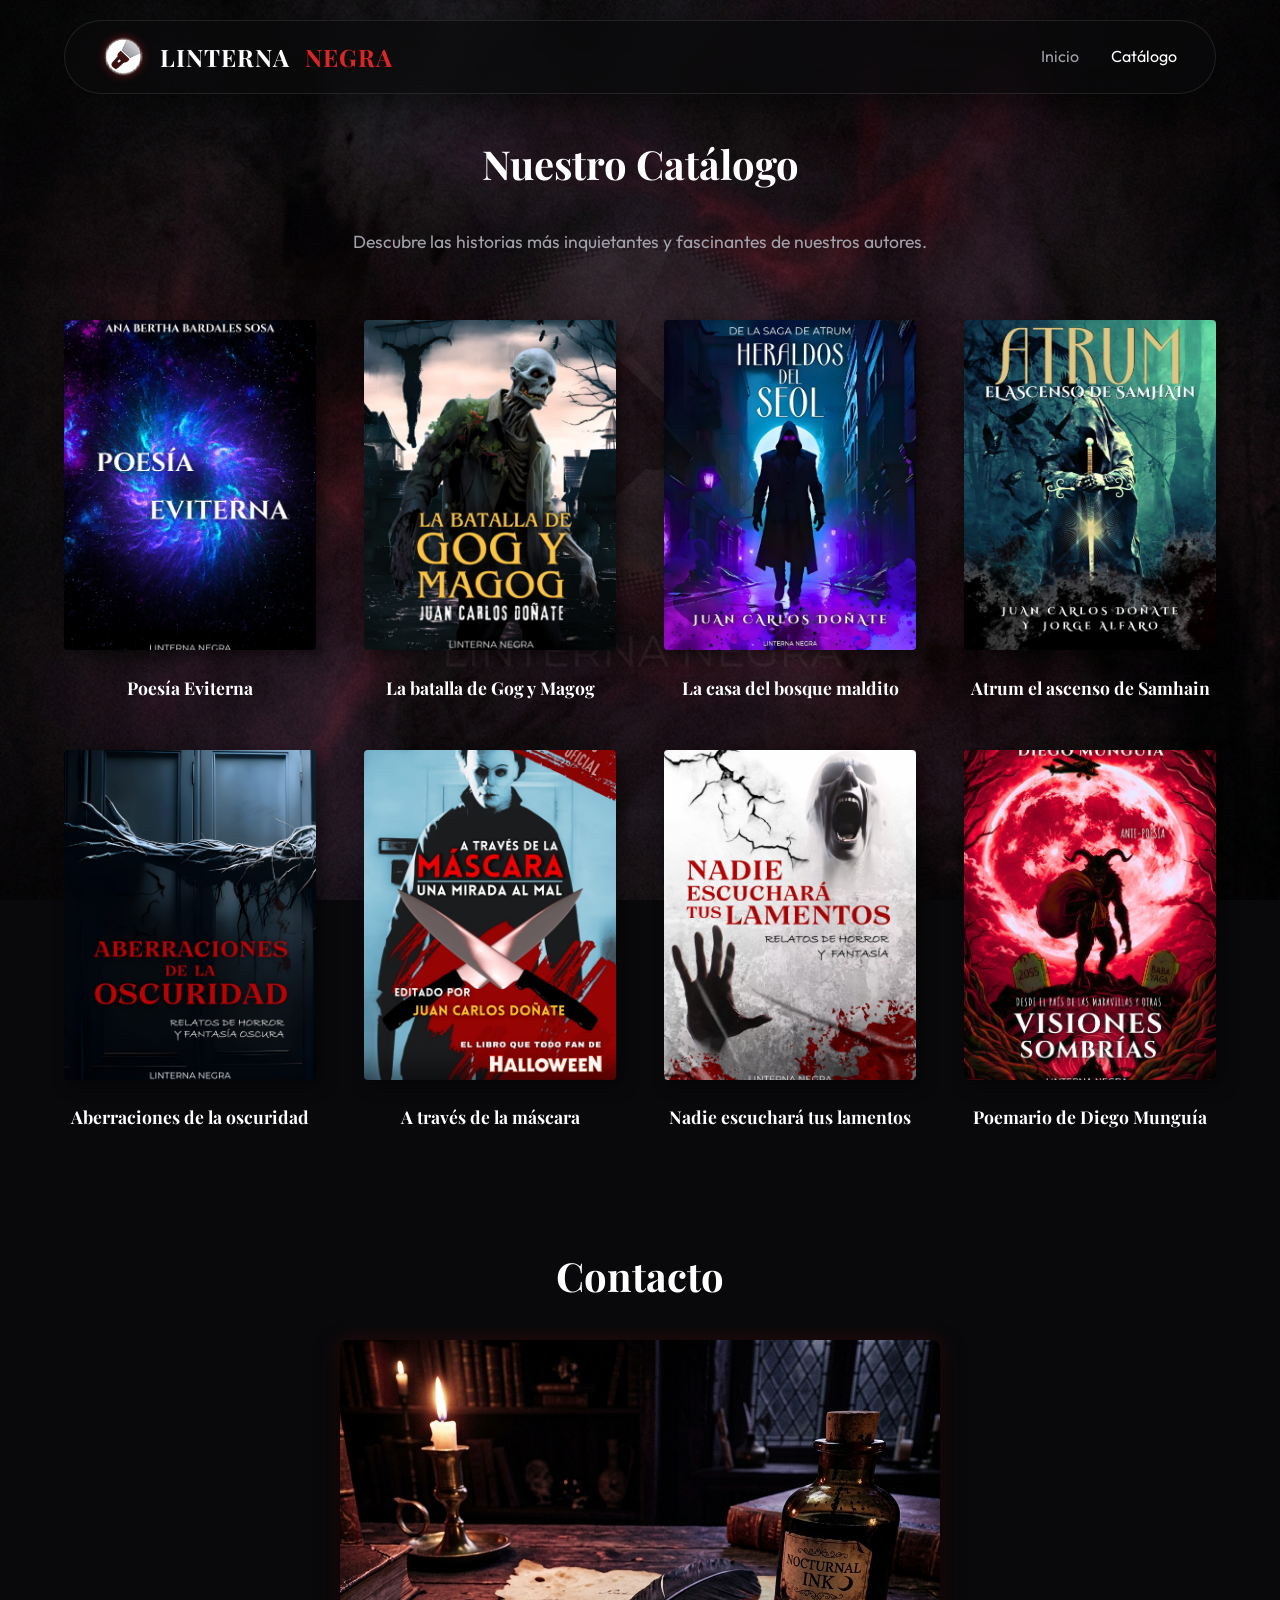
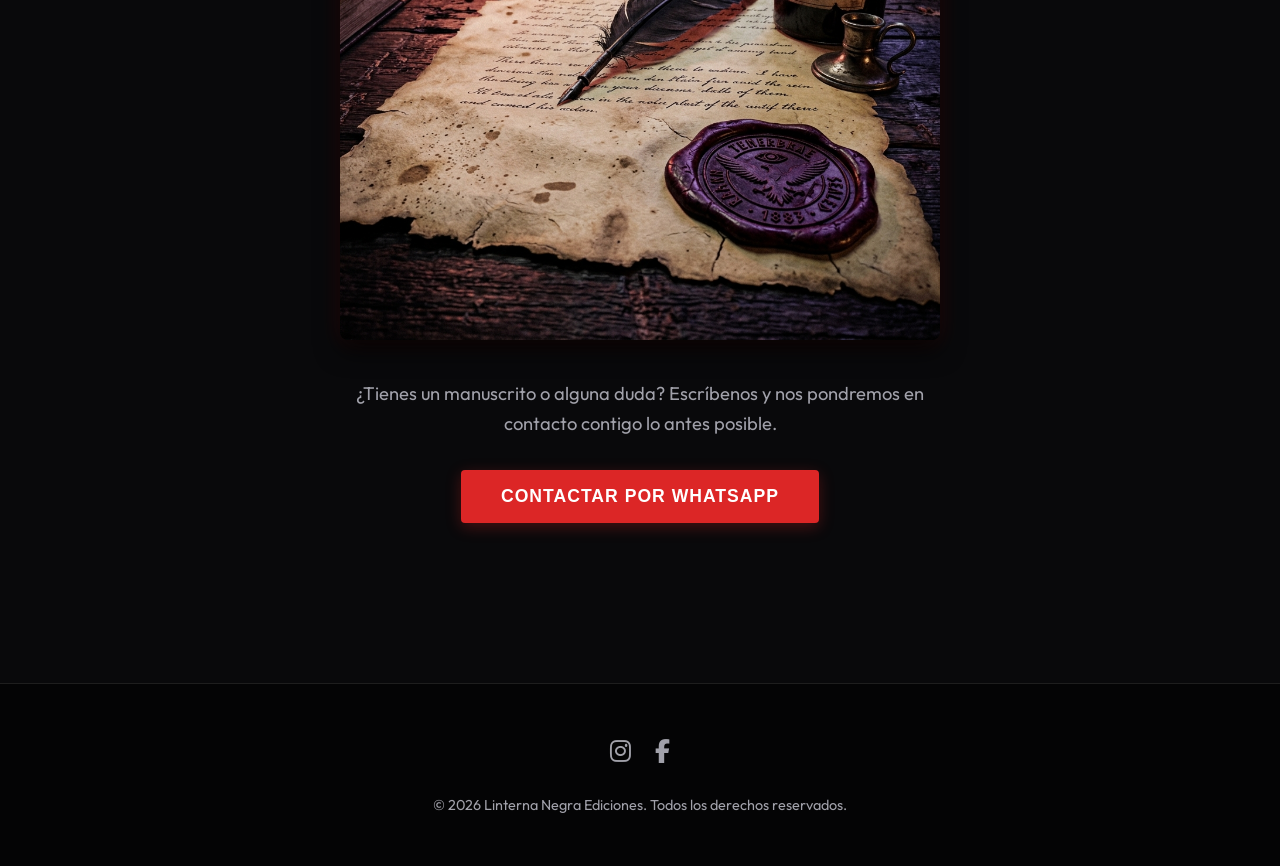
==== catalogo.html @ 886cd74d "Implement 3D catalog, new custom artwork, and WhatsApp modal integration" ====
<!DOCTYPE html>
<html lang="es">
<head>
    <meta charset="UTF-8">
    <meta name="viewport" content="width=device-width, initial-scale=1.0">
    <title>Catálogo - Linterna Negra Ediciones</title>
    <link rel="stylesheet" href="public/css/style.css">
    <link rel="stylesheet" href="https://cdnjs.cloudflare.com/ajax/libs/font-awesome/6.4.0/css/all.min.css">
    <link rel="stylesheet" href="public/css/catalogo.css">
</head>
<body>

    <!-- Navbar -->
    <nav class="navbar">
        <a href="index.html" class="navbar-brand">
            <img src="public/img/logo_isolated.png" alt="Logo" class="nav-logo">
            LINTERNA <span>NEGRA</span>
        </a>
        <ul class="nav-links">
            <li><a href="index.html">Inicio</a></li>
            <li><a href="catalogo.html" style="color: var(--text-primary);">Catálogo</a></li>
        </ul>
    </nav>

    <div class="catalog-header">
        <h1 class="section-title">Nuestro Catálogo</h1>
        <p class="about-text">Descubre las historias más inquietantes y fascinantes de nuestros autores.</p>
    </div>

    <!-- Books Container (Se poblará con JS) -->
    <div id="books-container" class="books-grid">
        <!-- Los libros en 3D se insertarán aquí -->
        <div class="book-placeholder">Cargando catálogo...</div>
    </div>

    <!-- Book Detail View (Oculto por defecto) -->
    <div id="book-detail-view" class="detail-container hidden">
        <!-- Áreas de navegación izquierda y derecha -->
        <div id="nav-prev" class="nav-arrow left"><i class="fas fa-chevron-left"></i></div>
        <div id="nav-next" class="nav-arrow right"><i class="fas fa-chevron-right"></i></div>

        <div class="breadcrumb">
            <a href="#" id="back-to-catalog">Catálogo</a> / <span id="detail-breadcrumb-title">Sombra Eterna</span>
        </div>
        
        <div class="detail-top">
            <!-- Izquierda: Libro 3D -->
            <div class="detail-left">
                <div class="book-3d-container">
                    <div class="book-3d">
                        <div class="book-front"><img id="detail-cover" src="" alt="Portada" onerror="this.src='public/img/logo.png'; this.style.objectFit='contain';"></div>
                        <div class="book-back"></div>
                        <div class="book-left" id="detail-spine"></div>
                        <div class="book-right"></div>
                        <div class="book-top"></div>
                        <div class="book-bottom"></div>
                    </div>
                </div>
            </div>
            
            <!-- Derecha: Información -->
            <div class="detail-right">
                <h1 id="detail-title" class="book-title-gothic">SOMBRA ETERNA</h1>
                <h3 class="book-author">de <span id="detail-author">JAVIER SOLÍS</span></h3>
                
                <div class="book-meta">
                    <p><strong>GÉNERO:</strong> <span id="detail-genre">Terror / Misterio</span></p>
                    <p><strong>AUTOR:</strong> <span id="detail-author-meta">Javier Solís</span></p>
                    <p><strong>AÑO DE PUBLICACIÓN:</strong> <span id="detail-year">2024</span></p>
                    <p><strong>PRECIO:</strong> $<span id="detail-price">299.00</span> MXN</p>
                </div>
                
                <a href="#" id="detail-amazon" class="btn-amazon" target="_blank">
                    COMPRAR EN AMAZON <i class="fab fa-amazon"></i>
                </a>
            </div>
        </div>
        
        <!-- Abajo: Sinopsis -->
        <div class="detail-bottom">
            <h2 class="synopsis-title">SINOPSIS</h2>
            <p id="detail-synopsis" class="synopsis-text">
                Cargando sinopsis...
            </p>
            <div id="detail-pagination" class="detail-pagination">1 / 8</div>
        </div>
    </div>
    <!-- Contact Section -->
    <section id="contacto" class="section glass-section">
        <h2 class="section-title">Contacto</h2>
        <div class="contact-container" style="max-width: 600px; margin: 0 auto; text-align: center;">
            <img src="public/img/contacto.png" alt="Contacto" style="width: 100%; border-radius: 8px; box-shadow: 0 10px 25px rgba(0, 0, 0, 0.8), 0 0 20px rgba(220, 38, 38, 0.2);">
            <p class="about-text" style="margin-top: 2rem; font-size: 1.15rem; margin-bottom: 2rem;">¿Tienes un manuscrito o alguna duda? Escríbenos y nos pondremos en contacto contigo lo antes posible.</p>
            
            <button id="btn-open-modal" class="btn btn-primary btn-large">Contactar por WhatsApp</button>
        </div>
    </section>

    <!-- Footer -->
    <footer class="footer" style="margin-top: 5rem;">
        <div class="social-links">
            <a href="https://www.instagram.com/linternanegraediciones/" target="_blank" title="Instagram">
                <i class="fab fa-instagram"></i>
            </a>
            <a href="https://www.facebook.com/p/Linterna-Negra-Ediciones-61566623955828/" target="_blank" title="Facebook">
                <i class="fab fa-facebook-f"></i>
            </a>
        </div>
        <p class="footer-text">&copy; 2026 Linterna Negra Ediciones. Todos los derechos reservados.</p>
    </footer>

    <script src="public/js/catalogo.js"></script>

    <!-- WhatsApp Contact Modal -->
    <div id="whatsapp-modal" class="modal-overlay">
        <div class="modal-content">
            <span class="modal-close" id="btn-close-modal">&times;</span>
            <h3 style="font-family: 'Playfair Display', serif; font-size: 1.8rem; margin-bottom: 1.5rem; text-align: center;">Envíanos un Mensaje</h3>
            <form id="whatsapp-form" class="contact-form">
                <div class="form-group">
                    <label for="wa-name">Nombre Completo</label>
                    <input type="text" id="wa-name" placeholder="Ej. Juan Pérez" required>
                </div>
                <div class="form-group">
                    <label for="wa-email">Correo Electrónico</label>
                    <input type="email" id="wa-email" placeholder="tu@correo.com" required>
                </div>
                <div class="form-group">
                    <label for="wa-phone">Número de Teléfono</label>
                    <input type="tel" id="wa-phone" placeholder="Ej. 55 1234 5678" required>
                </div>
                <div class="form-group">
                    <label for="wa-message">¿De qué trata el libro o cuál es tu duda?</label>
                    <textarea id="wa-message" rows="4" placeholder="Cuéntanos un poco sobre tu historia..." required></textarea>
                </div>
                <button type="submit" class="btn btn-primary" style="width: 100%;">Enviar por WhatsApp</button>
            </form>
        </div>
    </div>
</body>
</html>
---- public/css/style.css ----
/* Fonts */
@import url('https://fonts.googleapis.com/css2?family=Creepster&family=Outfit:wght@300;400;600;800&family=Playfair+Display:ital,wght@0,400;0,700;1,400&display=swap');

:root {
    --bg-dark: #09090b;
    --bg-card: rgba(255, 255, 255, 0.05);
    --text-primary: #ffffff;
    --text-secondary: #a1a1aa;
    --accent: #dc2626; /* Crimson Red for horror theme */
    --accent-hover: #b91c1c;
    --glass-border: rgba(255, 255, 255, 0.1);
}

* {
    margin: 0;
    padding: 0;
    box-sizing: border-box;
}

body {
    font-family: 'Outfit', sans-serif;
    background: var(--bg-dark) url('../img/main_bg.png') center/cover fixed;
    color: var(--text-primary);
    line-height: 1.6;
    overflow-x: hidden;
}

body::after {
    content: '';
    position: fixed;
    top: 50%;
    left: 50%;
    transform: translate(-50%, -50%);
    width: 80vh;
    height: 80vh;
    background: url('../img/logo.png') no-repeat center center;
    background-size: contain;
    opacity: 0.05;
    z-index: -1;
    pointer-events: none;
}

/* Splash Screen */
.splash-screen {
    position: fixed;
    top: 0;
    left: 0;
    width: 100%;
    height: 100vh;
    background-color: var(--bg-dark);
    display: flex;
    justify-content: center;
    align-items: center;
    z-index: 9999;
    transition: opacity 0.5s ease-in-out, visibility 0.5s ease-in-out;
}

.splash-content {
    text-align: center;
    animation: zoomInOut 3s cubic-bezier(0.25, 0.46, 0.45, 0.94) forwards;
}

.splash-logo {
    max-width: 180px;
    margin-bottom: 1.5rem;
    filter: drop-shadow(0 0 10px rgba(220, 38, 38, 0.3));
}

.splash-title {
    font-family: 'Playfair Display', serif;
    font-size: 3rem;
    letter-spacing: 4px;
    color: var(--text-primary);
}

.splash-title span {
    color: var(--accent);
}

.splash-screen.hidden {
    opacity: 0;
    visibility: hidden;
}

@keyframes zoomInOut {
    0% {
        transform: scale(0.9);
        opacity: 0;
    }
    20% {
        transform: scale(1);
        opacity: 1;
    }
    80% {
        transform: scale(1.2);
        opacity: 1;
    }
    100% {
        transform: scale(1.35);
        opacity: 0;
    }
}

/* Glassmorphism Navbar Flotante */
.navbar {
    position: fixed;
    top: 20px;
    left: 50%;
    transform: translateX(-50%);
    width: 90%;
    max-width: 1200px;
    padding: 1rem 3%;
    display: flex;
    justify-content: space-between;
    align-items: center;
    background: rgba(9, 9, 11, 0.7);
    backdrop-filter: blur(15px);
    -webkit-backdrop-filter: blur(15px);
    border: 1px solid var(--glass-border);
    border-radius: 50px;
    z-index: 1000;
    box-shadow: 0 10px 30px rgba(0,0,0,0.5);
}

.navbar-brand {
    display: flex;
    align-items: center;
    gap: 15px;
    font-family: 'Playfair Display', serif;
    font-size: 1.5rem;
    font-weight: 700;
    color: var(--text-primary);
    text-decoration: none;
    letter-spacing: 1px;
}

.nav-logo {
    height: 40px;
    width: auto;
    filter: drop-shadow(0 0 5px rgba(220, 38, 38, 0.5));
}

.navbar-brand span {
    color: var(--accent);
}

.nav-links {
    display: flex;
    gap: 2rem;
    list-style: none;
}

.nav-links a {
    color: var(--text-secondary);
    text-decoration: none;
    font-weight: 400;
    transition: color 0.3s ease;
}

.nav-links a:hover, .nav-links a.active {
    color: var(--accent);
}

/* Buttons */
.btn {
    display: inline-block;
    padding: 0.8rem 2rem;
    border-radius: 4px;
    text-decoration: none;
    font-weight: 600;
    text-transform: uppercase;
    letter-spacing: 1px;
    transition: all 0.3s ease;
    cursor: pointer;
    border: none;
}

.btn-primary {
    background-color: var(--accent);
    color: white;
    box-shadow: 0 4px 15px rgba(220, 38, 38, 0.3);
}

.btn-primary:hover {
    background-color: var(--accent-hover);
    transform: translateY(-2px);
    box-shadow: 0 6px 20px rgba(220, 38, 38, 0.4);
}

/* Hero Section */
.hero {
    min-height: 100vh;
    display: flex;
    align-items: center;
    justify-content: center;
    text-align: center;
    padding: 0 20px;
    position: relative;
}

.hero::before {
    content: '';
    position: absolute;
    top: 0; left: 0; right: 0; bottom: 0;
    background: url('https://images.unsplash.com/photo-1519074069444-1ba4fff66d16?q=80&w=2000&auto=format&fit=crop') center/cover;
    opacity: 0.1;
    z-index: -1;
    mask-image: linear-gradient(to bottom, black 50%, transparent);
    -webkit-mask-image: linear-gradient(to bottom, black 50%, transparent);
}

.hero-content {
    max-width: 800px;
}

.hero-title {
    font-family: 'Playfair Display', serif;
    font-size: 4rem;
    margin-bottom: 1rem;
    line-height: 1.1;
}

.hero-subtitle {
    font-size: 1.2rem;
    color: var(--text-secondary);
    margin-bottom: 2.5rem;
    font-weight: 300;
}

/* Section */
.section {
    padding: 5rem 5%;
    max-width: 1200px;
    margin: 0 auto;
    min-height: 100vh;
    display: flex;
    flex-direction: column;
    justify-content: center;
}

.section-title {
    font-family: 'Playfair Display', serif;
    font-size: 2.5rem;
    margin-bottom: 2rem;
    text-align: center;
}

.about-text {
    text-align: center;
    font-size: 1.1rem;
    color: var(--text-secondary);
    max-width: 700px;
    margin: 0 auto;
}

/* Section Content Boxes */
.content-box {
    background: var(--bg-card);
    border: 1px solid var(--glass-border);
    border-radius: 12px;
    padding: 3rem;
    max-width: 800px;
    margin: 0 auto;
    box-shadow: 0 10px 30px rgba(0, 0, 0, 0.3);
}

.glass-section {
    position: relative;
}

/* CTA Catalog Section */
.cta-section {
    min-height: 50vh;
    display: flex;
    align-items: center;
    justify-content: center;
    text-align: center;
    padding: 4rem 20px;
    position: relative;
    border-top: 1px solid var(--glass-border);
    border-bottom: 1px solid var(--glass-border);
}

.cta-content {
    position: relative;
    z-index: 1;
    max-width: 800px;
}

.cta-title {
    font-family: 'Playfair Display', serif;
    font-size: 3rem;
    margin-bottom: 1rem;
}

.cta-subtitle {
    font-size: 1.2rem;
    color: var(--text-secondary);
    margin-bottom: 2rem;
}

.btn-large {
    font-size: 1.1rem;
    padding: 1rem 2.5rem;
}

/* Contact Form */
.contact-container {
    max-width: 600px;
    margin: 0 auto;
}

.contact-form {
    background: var(--bg-card);
    border: 1px solid var(--glass-border);
    border-radius: 12px;
    padding: 2.5rem;
    backdrop-filter: blur(10px);
}

/* Forms */
.form-group {
    margin-bottom: 1.5rem;
    text-align: left;
}

.form-group label {
    display: block;
    margin-bottom: 0.5rem;
    font-weight: 500;
    color: var(--text-secondary);
}

.form-group input,
.form-group textarea {
    width: 100%;
    padding: 1rem;
    background: rgba(255, 255, 255, 0.05);
    border: 1px solid var(--glass-border);
    border-radius: 8px;
    color: var(--text-primary);
    font-family: inherit;
    transition: all 0.3s ease;
}

.form-group input:focus,
.form-group textarea:focus {
    outline: none;
    border-color: var(--accent);
    background: rgba(255, 255, 255, 0.1);
}

/* WhatsApp Modal Styles */
.modal-overlay {
    display: none;
    position: fixed;
    top: 0; left: 0; right: 0; bottom: 0;
    background: rgba(9, 9, 11, 0.85);
    backdrop-filter: blur(5px);
    z-index: 2000;
    align-items: center;
    justify-content: center;
    opacity: 0;
    transition: opacity 0.3s ease;
}

.modal-overlay.active {
    display: flex;
    opacity: 1;
}

.modal-content {
    background: var(--bg-card);
    border: 1px solid var(--glass-border);
    border-radius: 12px;
    padding: 2.5rem;
    width: 90%;
    max-width: 500px;
    box-shadow: 0 15px 35px rgba(0, 0, 0, 0.5);
    position: relative;
    /* Initial state for animation */
    transform: scale(0.7) translateY(100px);
    opacity: 0;
    transition: all 0.4s cubic-bezier(0.175, 0.885, 0.32, 1.275);
}

.modal-overlay.active .modal-content {
    transform: scale(1) translateY(0);
    opacity: 1;
}

.modal-close {
    position: absolute;
    top: 15px;
    right: 20px;
    font-size: 1.8rem;
    color: var(--text-secondary);
    cursor: pointer;
    transition: color 0.3s ease;
}

.modal-close:hover {
    color: var(--accent);
}

/* Footer */
.footer {
    background: rgba(0, 0, 0, 0.5);
    border-top: 1px solid var(--glass-border);
    padding: 3rem 5%;
    text-align: center;
    margin-top: auto;
}

.social-links {
    display: flex;
    justify-content: center;
    gap: 1.5rem;
    margin-bottom: 1.5rem;
}

.social-links a {
    color: var(--text-secondary);
    text-decoration: none;
    font-size: 1.5rem;
    transition: color 0.3s ease;
}

.social-links a:hover {
    color: var(--accent);
}

.footer-text {
    color: var(--text-secondary);
    font-size: 0.9rem;
}

/* Responsive */
@media (max-width: 768px) {
    .hero-title {
        font-size: 2.5rem;
    }
    .nav-links {
        display: none; /* Mobile menu needed for real production, hidden for simplicity */
    }
}
---- public/css/catalogo.css ----
/* Estilos específicos para el catálogo y el 3D */
.catalog-header {
    margin-top: 100px;
    text-align: center;
    padding: 2rem;
}

.books-grid {
    display: grid;
    grid-template-columns: repeat(auto-fill, minmax(220px, 1fr));
    gap: 3rem;
    padding: 2rem 5%;
    max-width: 1400px;
    margin: 0 auto;
}

/* Tarjeta del libro en la cuadrícula */
.book-card {
    background: transparent;
    cursor: pointer;
    perspective: 1000px;
    transition: transform 0.3s ease;
}

.book-card:hover {
    transform: translateY(-10px);
}

.book-card-cover {
    width: 100%;
    height: 330px;
    object-fit: cover;
    border-radius: 4px;
    box-shadow: 5px 5px 15px rgba(0,0,0,0.5);
    transition: box-shadow 0.3s ease;
}

.book-card:hover .book-card-cover {
    box-shadow: 8px 10px 20px rgba(220, 38, 38, 0.2);
}

.book-card-title {
    font-family: 'Playfair Display', serif;
    font-size: 1.1rem;
    margin-top: 1rem;
    color: var(--text-primary);
    text-align: center;
}

.hidden {
    display: none !important;
}

/* -------------------------------------
   VISTA DE DETALLE DEL LIBRO
---------------------------------------- */
.detail-container {
    max-width: 1000px;
    margin: 120px auto 4rem auto;
    padding: 0 20px;
}

.breadcrumb {
    font-size: 0.9rem;
    color: var(--text-secondary);
    margin-bottom: 3rem;
}

.breadcrumb a {
    color: var(--text-secondary);
    text-decoration: none;
    transition: color 0.3s;
}

.breadcrumb a:hover {
    color: var(--accent);
}

.detail-top {
    display: flex;
    gap: 4rem;
    align-items: center;
    margin-bottom: 4rem;
}

@media (max-width: 768px) {
    .detail-top {
        flex-direction: column;
        text-align: center;
    }
}

/* EFECTO 3D CSS */
.detail-left {
    flex: 0 0 350px;
}

.book-3d-container {
    perspective: 1200px;
    width: 320px;
    height: 480px;
    margin: 0 auto;
}

.book-3d {
    width: 100%;
    height: 100%;
    position: relative;
    transform-style: preserve-3d;
    transform: rotateY(-25deg);
    transition: transform 0.8s cubic-bezier(0.175, 0.885, 0.32, 1.275);
}

.book-3d-container:hover .book-3d {
    transform: rotateY(-10deg) scale(1.05);
}

.book-front, .book-back, .book-left, .book-right, .book-top, .book-bottom {
    position: absolute;
}

.book-front {
    width: 320px; 
    height: 480px;
    transform: translateZ(25px);
    background: #111;
    border-radius: 2px 5px 5px 2px;
    overflow: hidden;
    box-shadow: inset 4px 0 10px rgba(0,0,0,0.5);
}

.book-front img {
    width: 100%; 
    height: 100%; 
    object-fit: cover;
}

.book-back {
    width: 320px; 
    height: 480px;
    transform: rotateY(180deg) translateZ(25px);
    background: #09090b;
    border: 1px solid #222;
    border-radius: 5px 2px 2px 5px;
}

.book-left {
    width: 50px; 
    height: 480px;
    background: linear-gradient(to right, #111, #333, #111);
    transform: rotateY(-90deg) translateZ(25px);
}

/* Páginas simuladas */
.book-right { 
    width: 46px; 
    height: 470px; 
    background: #d4d4d4; 
    background-image: repeating-linear-gradient(to right, transparent, transparent 2px, rgba(0,0,0,0.1) 2px, rgba(0,0,0,0.1) 4px);
    transform: rotateY(90deg) translateZ(292px); 
    top: 5px;
}

.book-top { 
    width: 310px; 
    height: 46px; 
    background: #d4d4d4; 
    background-image: repeating-linear-gradient(to bottom, transparent, transparent 2px, rgba(0,0,0,0.1) 2px, rgba(0,0,0,0.1) 4px);
    transform: rotateX(90deg) translateZ(25px); 
    left: 5px;
}

.book-bottom { 
    width: 310px; 
    height: 46px; 
    background: #d4d4d4; 
    background-image: repeating-linear-gradient(to bottom, transparent, transparent 2px, rgba(0,0,0,0.1) 2px, rgba(0,0,0,0.1) 4px);
    transform: rotateX(-90deg) translateZ(455px); 
    left: 5px;
}

/* Info Derecha */
.detail-right {
    flex: 1;
}

.book-title-gothic {
    font-family: 'Creepster', cursive;
    font-size: 4.5rem;
    line-height: 1;
    color: #e5e5e5;
    text-transform: uppercase;
    text-shadow: 2px 2px 4px rgba(0, 0, 0, 0.8);
    margin-bottom: 0.2rem;
    letter-spacing: 2px;
}

.book-author {
    font-family: 'Outfit', sans-serif;
    font-size: 1.5rem;
    font-weight: 300;
    color: var(--text-secondary);
    margin-bottom: 2rem;
}

.book-author span {
    font-weight: 700;
    color: var(--text-primary);
}

.book-meta {
    margin-bottom: 2.5rem;
    font-size: 1.1rem;
    color: var(--text-secondary);
}

.book-meta p {
    margin-bottom: 0.8rem;
}

.book-meta strong {
    color: var(--text-primary);
    margin-right: 0.5rem;
}

.btn-amazon {
    display: inline-flex;
    align-items: center;
    gap: 10px;
    background: linear-gradient(135deg, #4b1a2e, #2e0f1c);
    border: 1px solid rgba(220, 38, 38, 0.4);
    color: var(--text-primary);
    padding: 1rem 2rem;
    border-radius: 50px;
    font-weight: 600;
    text-decoration: none;
    transition: all 0.3s ease;
    box-shadow: 0 4px 15px rgba(220, 38, 38, 0.2);
}

.btn-amazon:hover {
    background: linear-gradient(135deg, #5c2038, #3b1324);
    transform: translateY(-3px);
    box-shadow: 0 6px 20px rgba(220, 38, 38, 0.4);
    border-color: var(--accent);
}

/* Sinopsis Abajo */
.detail-bottom {
    text-align: center;
    max-width: 800px;
    margin: 0 auto;
}

.synopsis-title {
    font-family: 'Playfair Display', serif;
    font-size: 2.5rem;
    color: var(--text-primary);
    margin-bottom: 1.5rem;
    text-transform: uppercase;
    letter-spacing: 2px;
}

.synopsis-text {
    font-size: 1.1rem;
    color: var(--text-secondary);
    line-height: 1.8;
    text-align: justify;
}

/* Nav arrows for detail view */
.nav-arrow {
    position: fixed;
    top: 0;
    width: 10vw; /* Wide hit area */
    height: 100vh;
    display: flex;
    align-items: center;
    justify-content: center;
    cursor: pointer;
    z-index: 100;
    opacity: 0;
    transition: opacity 0.3s ease;
}

.nav-arrow i {
    font-size: 3rem;
    color: rgba(255, 255, 255, 0.5);
    transition: color 0.3s ease, transform 0.3s ease;
    filter: drop-shadow(0 2px 5px rgba(0,0,0,0.8));
}

.nav-arrow.left {
    left: 0;
}

.nav-arrow.right {
    right: 0;
}

.nav-arrow:hover {
    opacity: 1;
}

.nav-arrow:hover i {
    color: rgba(255, 255, 255, 1);
    transform: scale(1.2);
}

/* Pagination indicator */
.detail-pagination {
    margin-top: 2rem;
    font-family: 'Outfit', sans-serif;
    font-size: 1.2rem;
    font-weight: 600;
    color: var(--text-secondary);
    letter-spacing: 3px;
}
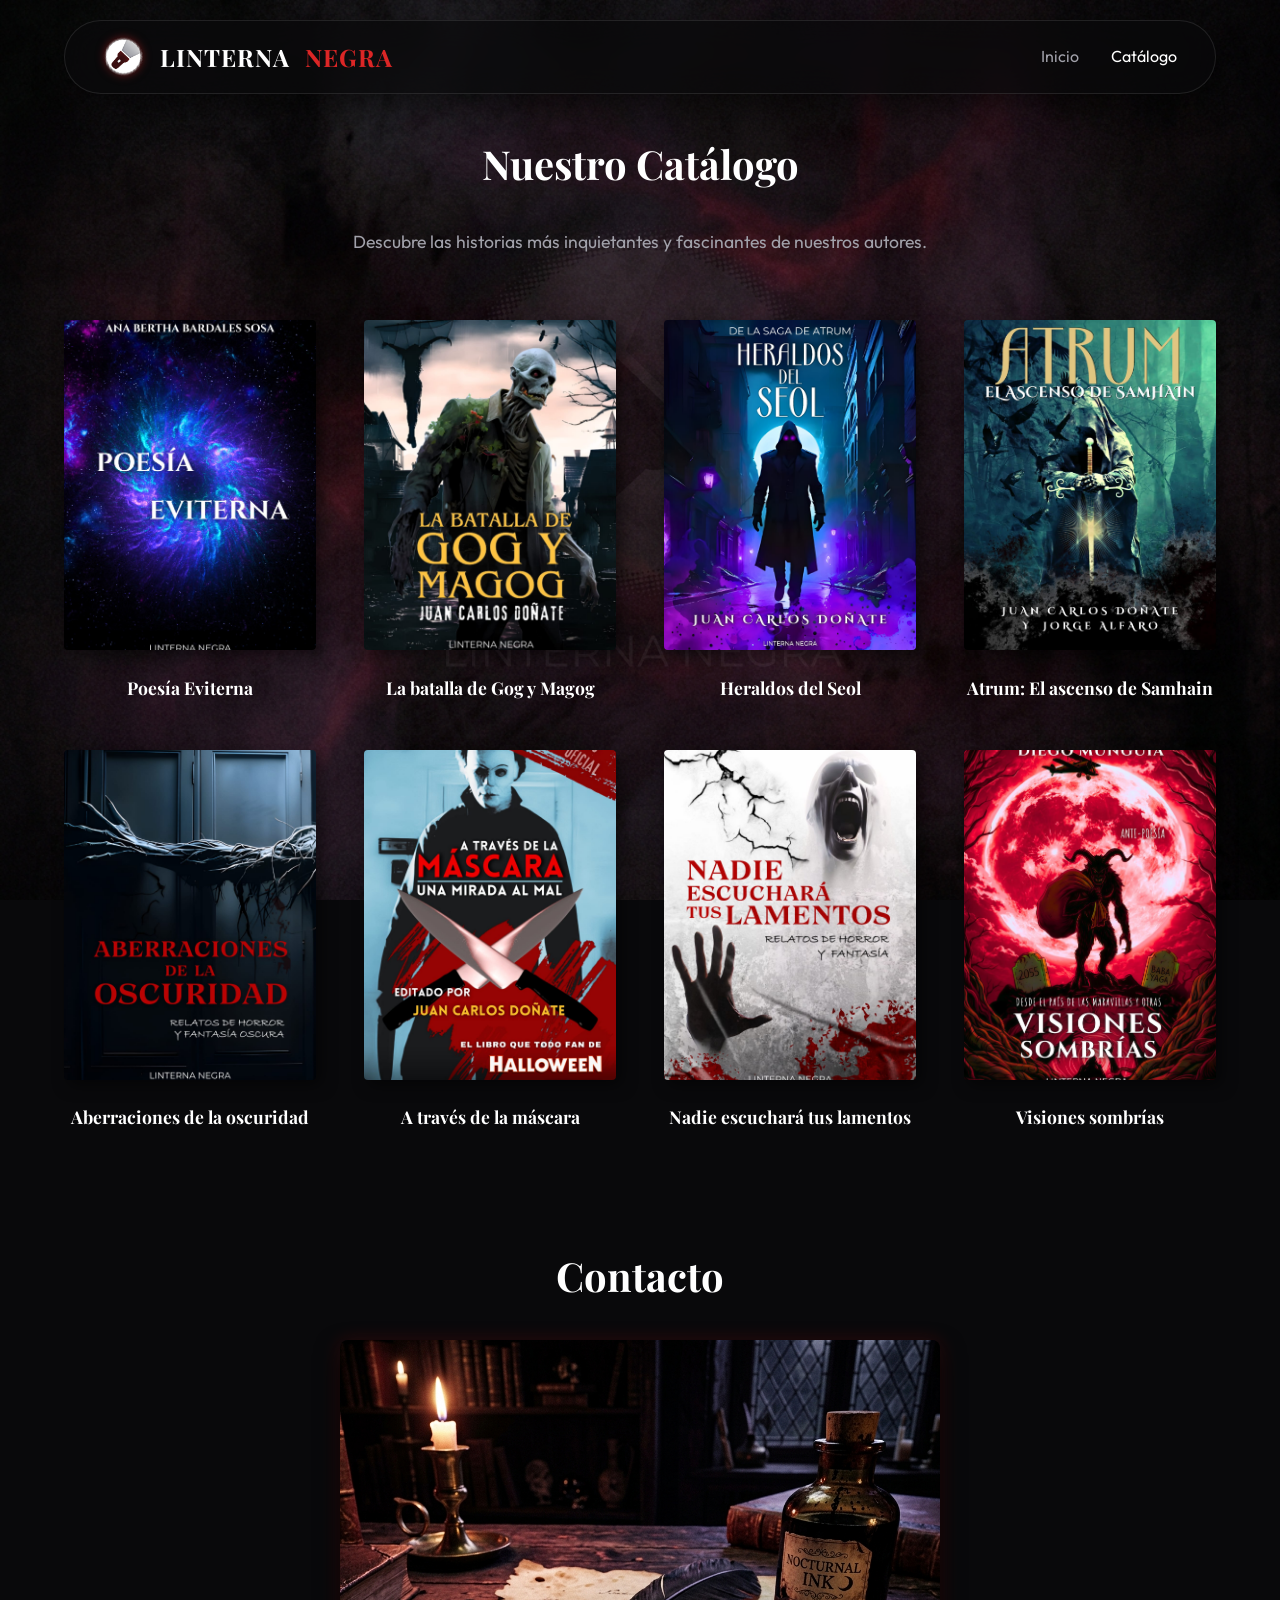
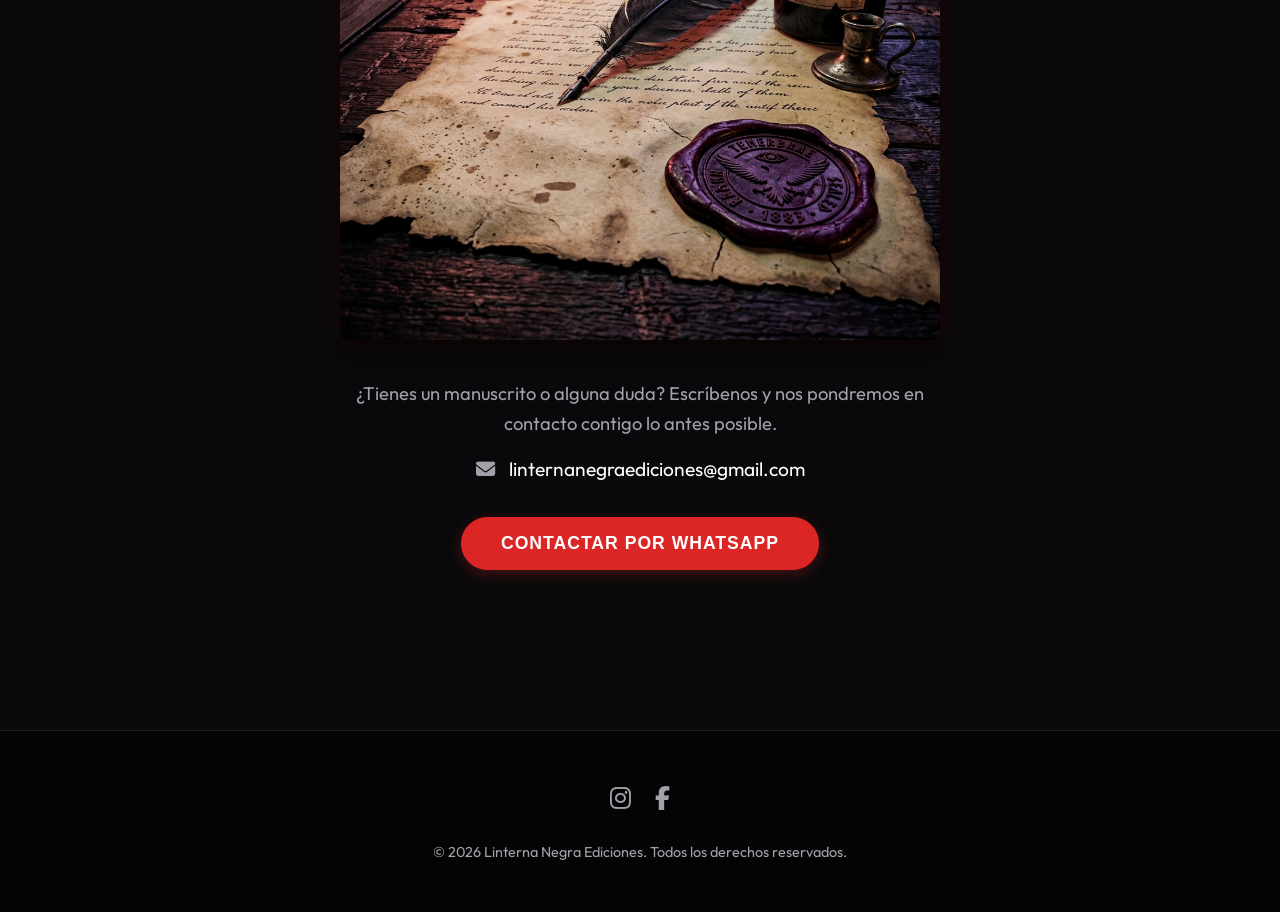
==== commit 85e36bd9: "Add contact email, book prices and Amazon links" ====
--- a/catalogo.html
+++ b/catalogo.html
@@ -90,7 +90,12 @@
         <h2 class="section-title">Contacto</h2>
         <div class="contact-container" style="max-width: 600px; margin: 0 auto; text-align: center;">
             <img src="public/img/contacto.png" alt="Contacto" style="width: 100%; border-radius: 8px; box-shadow: 0 10px 25px rgba(0, 0, 0, 0.8), 0 0 20px rgba(220, 38, 38, 0.2);">
-            <p class="about-text" style="margin-top: 2rem; font-size: 1.15rem; margin-bottom: 2rem;">¿Tienes un manuscrito o alguna duda? Escríbenos y nos pondremos en contacto contigo lo antes posible.</p>
+            <p class="about-text" style="margin-top: 2rem; font-size: 1.15rem; margin-bottom: 1rem;">¿Tienes un manuscrito o alguna duda? Escríbenos y nos pondremos en contacto contigo lo antes posible.</p>
+            
+            <p class="about-text" style="font-size: 1.2rem; margin-bottom: 2rem;">
+                <i class="fas fa-envelope" style="color: var(--accent-red); margin-right: 10px;"></i>
+                <a href="mailto:linternanegraediciones@gmail.com" style="color: var(--text-primary); text-decoration: none;">linternanegraediciones@gmail.com</a>
+            </p>
             
             <button id="btn-open-modal" class="btn btn-primary btn-large">Contactar por WhatsApp</button>
         </div>
--- a/public/css/style.css
+++ b/public/css/style.css
@@ -165,7 +165,7 @@
 .btn {
     display: inline-block;
     padding: 0.8rem 2rem;
-    border-radius: 4px;
+    border-radius: 50px;
     text-decoration: none;
     font-weight: 600;
     text-transform: uppercase;
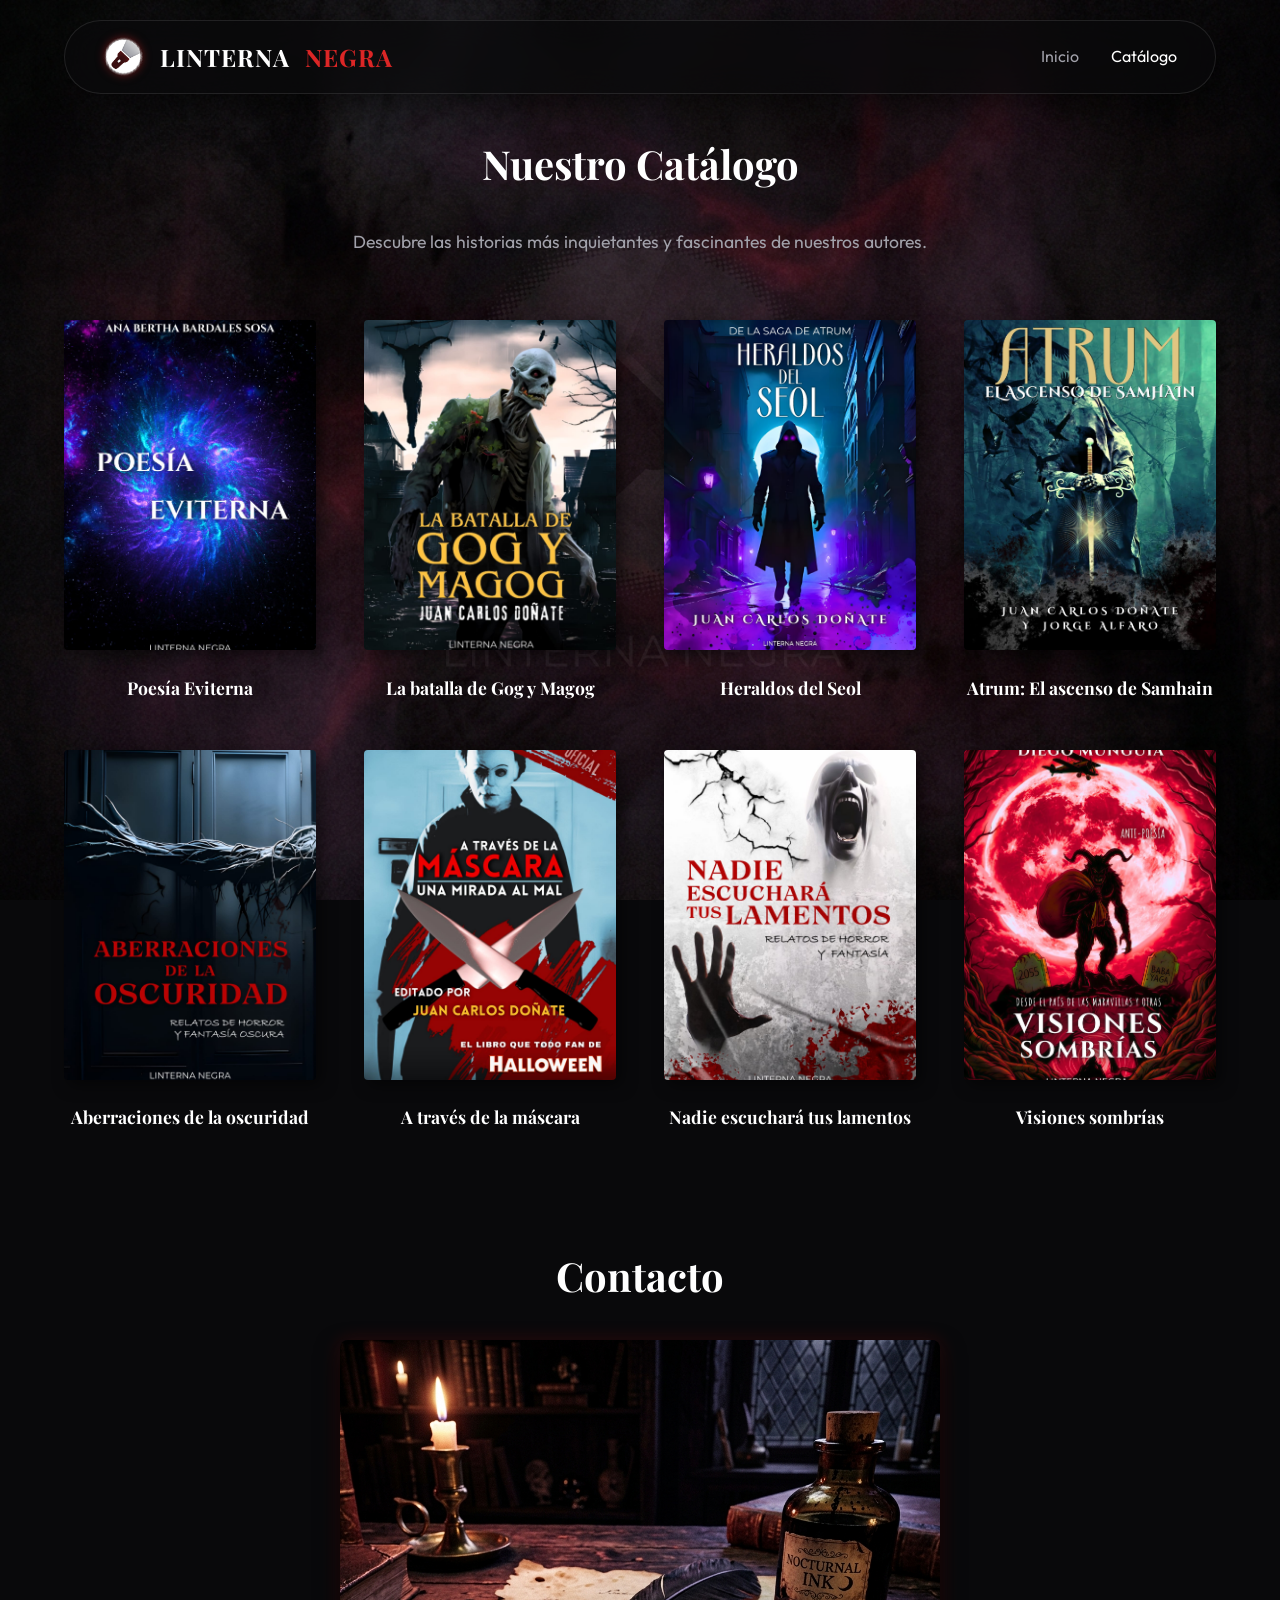
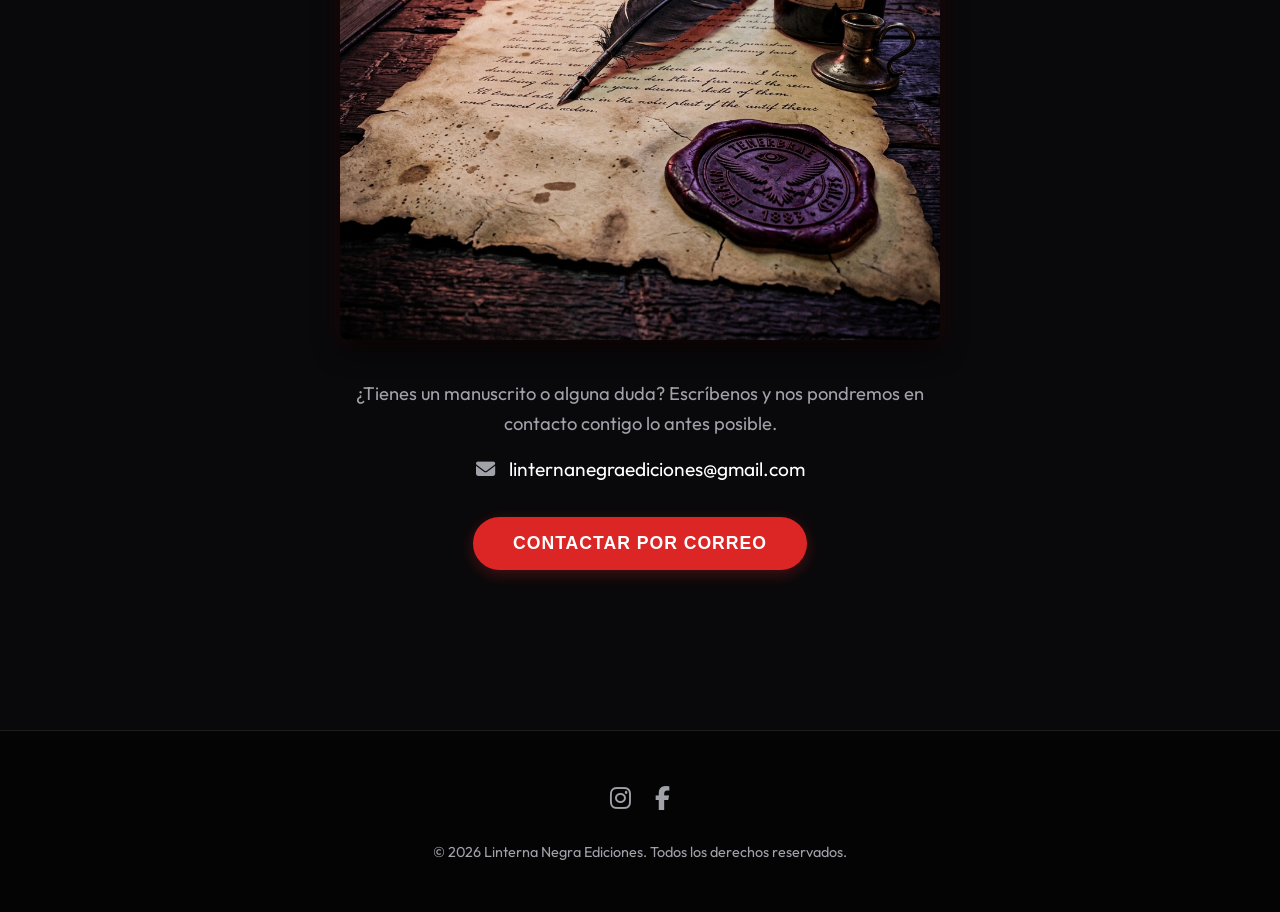
==== commit 8a95cad9: "Change contact logic from WhatsApp to Email" ====
--- a/catalogo.html
+++ b/catalogo.html
@@ -16,6 +16,9 @@
             <img src="public/img/logo_isolated.png" alt="Logo" class="nav-logo">
             LINTERNA <span>NEGRA</span>
         </a>
+        <div class="menu-toggle" id="mobile-menu">
+            <i class="fas fa-bars"></i>
+        </div>
         <ul class="nav-links">
             <li><a href="index.html">Inicio</a></li>
             <li><a href="catalogo.html" style="color: var(--text-primary);">Catálogo</a></li>
@@ -73,6 +76,10 @@
                 <a href="#" id="detail-amazon" class="btn-amazon" target="_blank">
                     COMPRAR EN AMAZON <i class="fab fa-amazon"></i>
                 </a>
+                <p id="detail-no-amazon" style="display: none; color: var(--text-secondary); margin-top: 1rem; font-size: 0.95rem; border: 1px dashed var(--accent-red); padding: 10px; border-radius: 5px; text-align: center;">
+                    Próximamente en Amazon. Si deseas adquirirlo, envía un mensaje a <br>
+                    <a href="mailto:linternanegraediciones@gmail.com" style="color: var(--text-primary); text-decoration: underline;"><i class="fas fa-envelope"></i> linternanegraediciones@gmail.com</a>
+                </p>
             </div>
         </div>
         
@@ -97,7 +104,7 @@
                 <a href="mailto:linternanegraediciones@gmail.com" style="color: var(--text-primary); text-decoration: none;">linternanegraediciones@gmail.com</a>
             </p>
             
-            <button id="btn-open-modal" class="btn btn-primary btn-large">Contactar por WhatsApp</button>
+            <button id="btn-open-modal" class="btn btn-primary btn-large">Contactar por Correo</button>
         </div>
     </section>
 
@@ -138,7 +145,7 @@
                     <label for="wa-message">¿De qué trata el libro o cuál es tu duda?</label>
                     <textarea id="wa-message" rows="4" placeholder="Cuéntanos un poco sobre tu historia..." required></textarea>
                 </div>
-                <button type="submit" class="btn btn-primary" style="width: 100%;">Enviar por WhatsApp</button>
+                <button type="submit" class="btn btn-primary" style="width: 100%;">Enviar por Correo</button>
             </form>
         </div>
     </div>
--- a/public/css/style.css
+++ b/public/css/style.css
@@ -436,11 +436,86 @@
 }
 
 /* Responsive */
+.menu-toggle {
+    display: none;
+    font-size: 1.5rem;
+    color: var(--text-primary);
+    cursor: pointer;
+    z-index: 1001;
+}
+
 @media (max-width: 768px) {
+    /* Navbar & Mobile Menu */
+    .menu-toggle {
+        display: block;
+    }
+    .nav-links {
+        position: fixed;
+        top: 0;
+        right: -100%;
+        width: 100%;
+        height: 100vh;
+        background: rgba(9, 9, 11, 0.95);
+        backdrop-filter: blur(15px);
+        -webkit-backdrop-filter: blur(15px);
+        flex-direction: column;
+        justify-content: center;
+        align-items: center;
+        transition: right 0.4s ease;
+        z-index: 1000;
+        gap: 3rem;
+    }
+    .nav-links.active {
+        right: 0;
+    }
+    .nav-links a {
+        font-size: 1.5rem;
+    }
+
+    /* Typography & Spacing */
     .hero-title {
         font-size: 2.5rem;
     }
-    .nav-links {
-        display: none; /* Mobile menu needed for real production, hidden for simplicity */
+    .splash-title {
+        font-size: 2rem;
+    }
+    .section-title {
+        font-size: 2rem;
+    }
+    .cta-title {
+        font-size: 2.2rem;
+    }
+    .section {
+        padding: 3rem 5%;
+    }
+    .content-box {
+        padding: 2rem;
+    }
+    
+    /* Layout Adjustments */
+    div[style*="flex-wrap: wrap"] {
+        flex-direction: column !important;
+    }
+    .about-text, .cta-title, .cta-subtitle {
+        text-align: center !important;
+    }
+}
+
+@media (max-width: 480px) {
+    .hero-title {
+        font-size: 2rem;
+    }
+    .navbar-brand {
+        font-size: 1.2rem;
+    }
+    .nav-logo {
+        height: 30px;
+    }
+    .btn-large {
+        padding: 0.8rem 1.5rem;
+        font-size: 1rem;
+    }
+    .modal-content {
+        padding: 1.5rem;
     }
 }
--- a/public/css/catalogo.css
+++ b/public/css/catalogo.css
@@ -316,3 +316,61 @@
     color: var(--text-secondary);
     letter-spacing: 3px;
 }
+
+/* Responsive Catalog */
+@media (max-width: 768px) {
+    .books-grid {
+        grid-template-columns: repeat(auto-fill, minmax(150px, 1fr));
+        gap: 1.5rem;
+        padding: 1rem;
+    }
+    .book-card-cover {
+        height: 250px;
+    }
+    .book-title-gothic {
+        font-size: 3rem;
+    }
+    .book-author {
+        font-size: 1.2rem;
+    }
+    .synopsis-title {
+        font-size: 2rem;
+    }
+    
+    /* 3D Book scaling */
+    .book-3d-container {
+        transform: scale(0.85);
+        margin-bottom: -30px; /* offset the scaled height */
+    }
+    
+    /* Nav arrows adjustments */
+    .nav-arrow {
+        width: 15vw;
+    }
+    .nav-arrow i {
+        font-size: 2rem;
+    }
+}
+
+@media (max-width: 480px) {
+    .book-card-cover {
+        height: 220px;
+    }
+    .book-title-gothic {
+        font-size: 2.2rem;
+    }
+    .book-3d-container {
+        transform: scale(0.7);
+        margin-bottom: -60px;
+    }
+    .nav-arrow {
+        width: 12vw;
+    }
+    .nav-arrow i {
+        font-size: 1.5rem;
+    }
+    .btn-amazon {
+        padding: 0.8rem 1.2rem;
+        font-size: 0.9rem;
+    }
+}
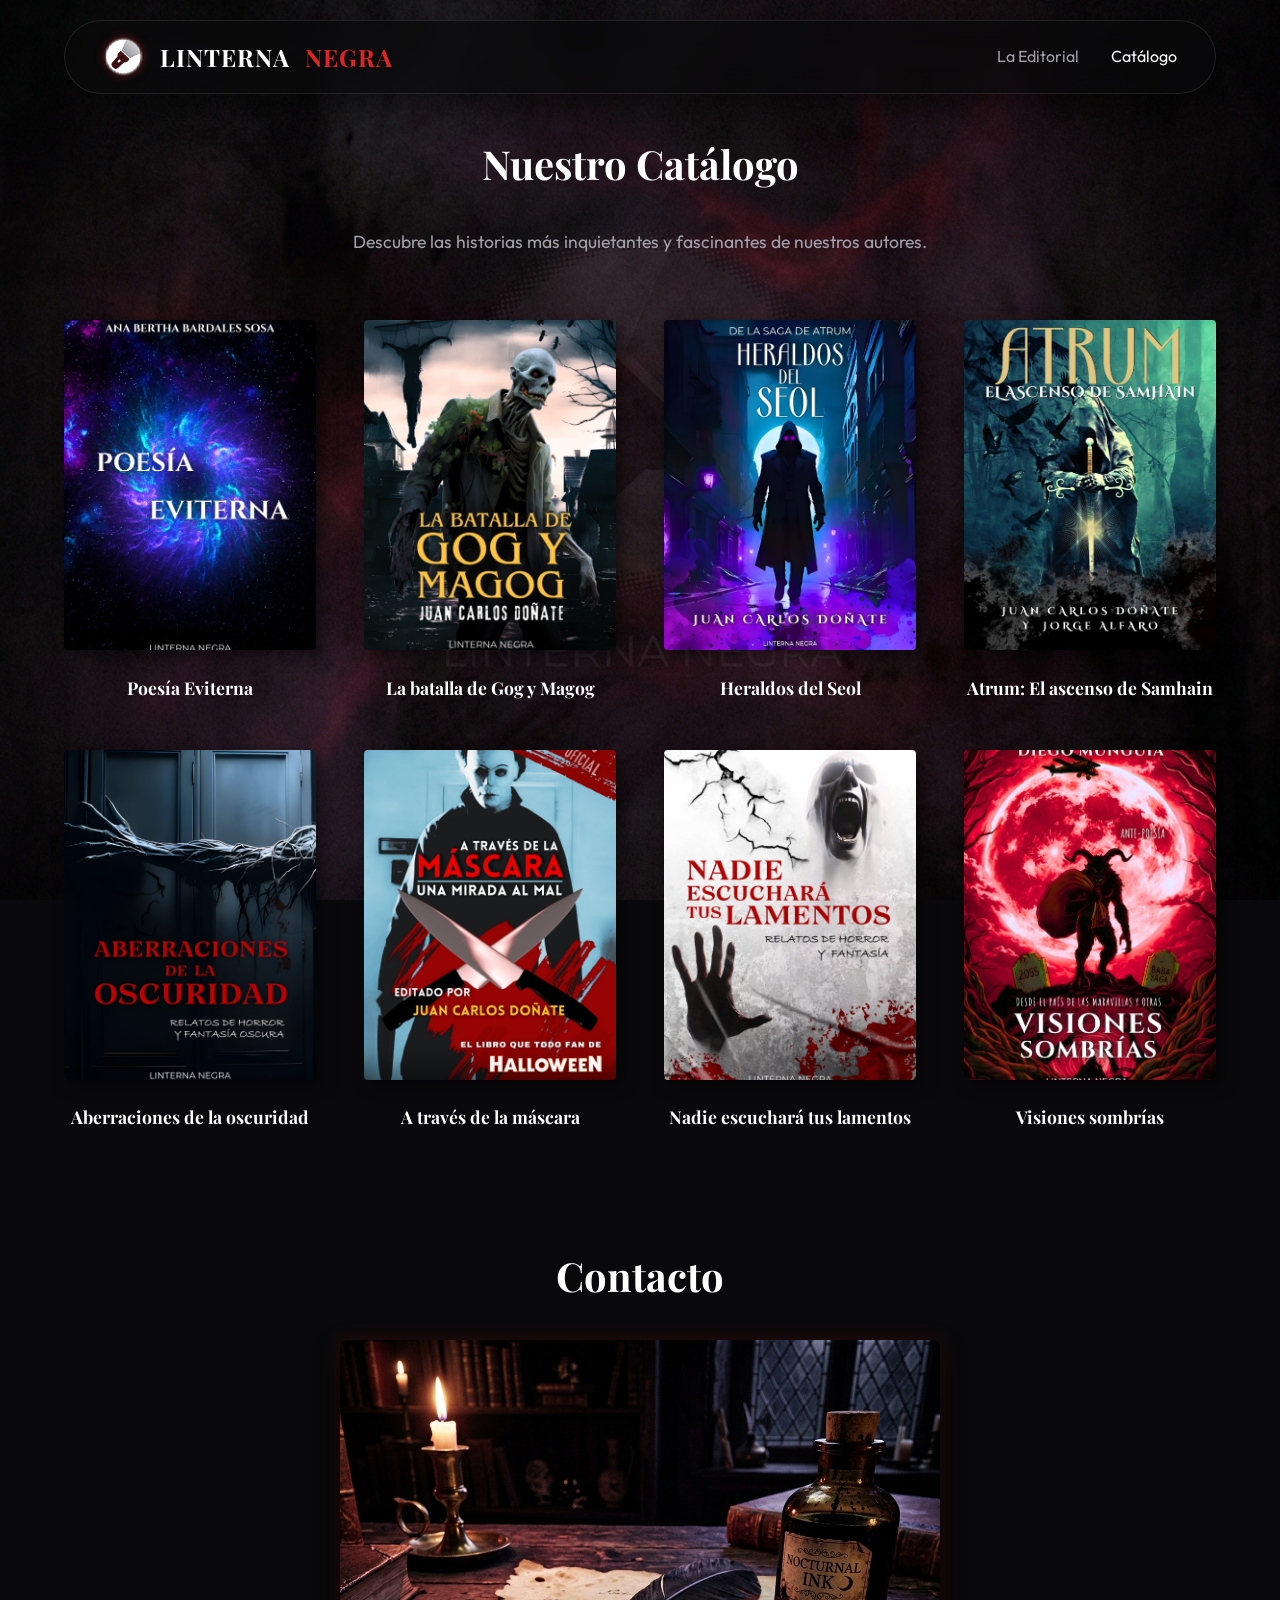
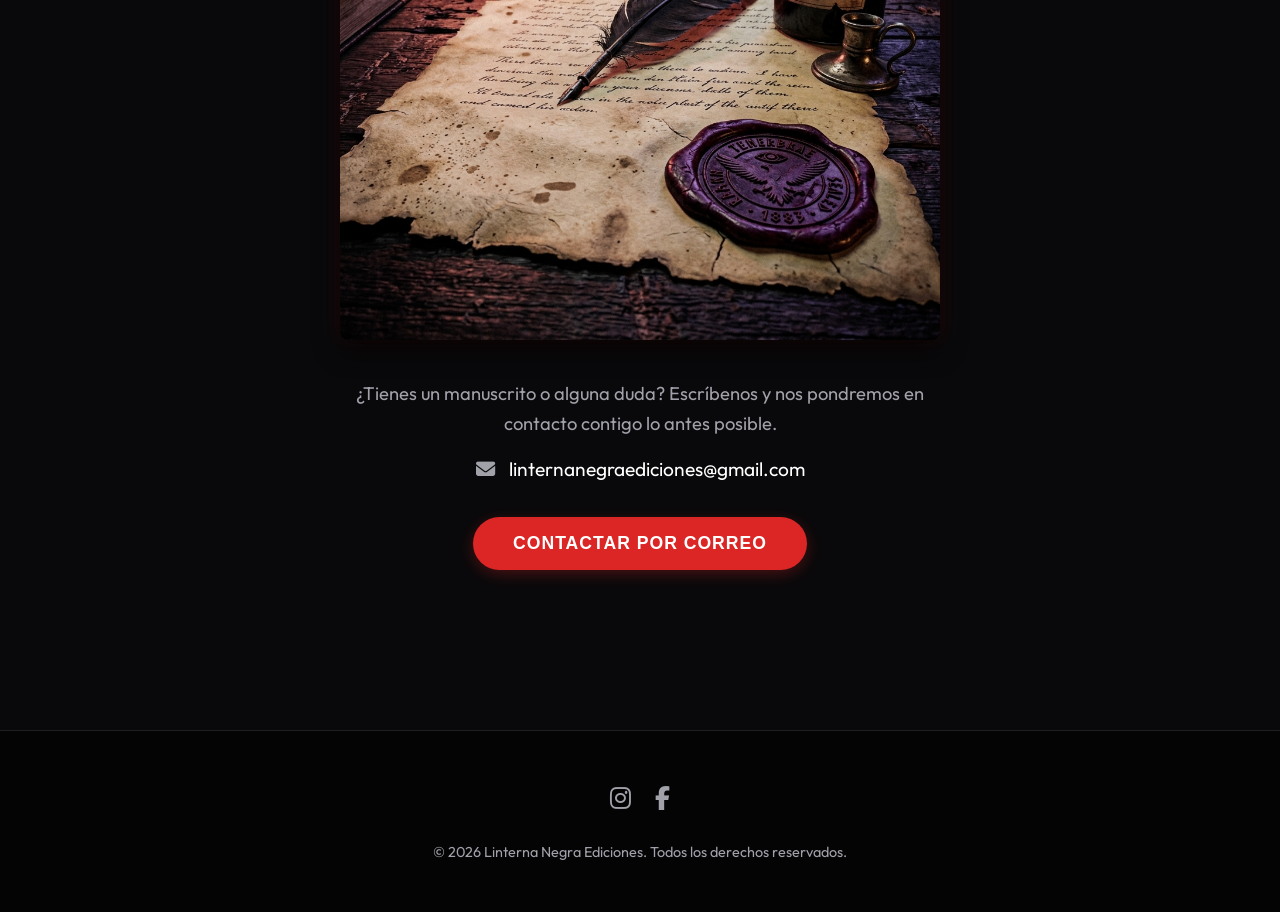
==== commit b8640b46: "feat: Add Google Sheets checkout logging and update Buy/Amazon buttons UI" ====
--- a/catalogo.html
+++ b/catalogo.html
@@ -20,7 +20,7 @@
             <i class="fas fa-bars"></i>
         </div>
         <ul class="nav-links">
-            <li><a href="index.html">Inicio</a></li>
+            <li><a href="index.html">La Editorial</a></li>
             <li><a href="catalogo.html" style="color: var(--text-primary);">Catálogo</a></li>
         </ul>
     </nav>
@@ -73,13 +73,15 @@
                     <p><strong>PRECIO:</strong> $<span id="detail-price">299.00</span> MXN</p>
                 </div>
                 
-                <a href="#" id="detail-amazon" class="btn-amazon" target="_blank">
-                    COMPRAR EN AMAZON <i class="fab fa-amazon"></i>
-                </a>
-                <p id="detail-no-amazon" style="display: none; color: var(--text-secondary); margin-top: 1rem; font-size: 0.95rem; border: 1px dashed var(--accent-red); padding: 10px; border-radius: 5px; text-align: center;">
-                    Próximamente en Amazon. Si deseas adquirirlo, envía un mensaje a <br>
-                    <a href="mailto:linternanegraediciones@gmail.com" style="color: var(--text-primary); text-decoration: underline;"><i class="fas fa-envelope"></i> linternanegraediciones@gmail.com</a>
-                </p>
+                <div class="purchase-actions">
+                    <button id="btn-buy-now" class="btn-buy primary">
+                        COMPRAR AHORA <i class="fab fa-paypal"></i>
+                    </button>
+                    
+                    <a href="#" id="btn-amazon-secondary" class="btn-buy secondary" target="_blank">
+                        Comprar en Amazon <i class="fab fa-amazon"></i>
+                    </a>
+                </div>
             </div>
         </div>
         
--- a/public/css/style.css
+++ b/public/css/style.css
@@ -17,12 +17,23 @@
     box-sizing: border-box;
 }
 
+img, video {
+    max-width: 100%;
+    height: auto;
+}
+
+html, body {
+    width: 100%;
+    max-width: 100vw;
+    overflow-x: hidden !important;
+    position: relative;
+}
+
 body {
     font-family: 'Outfit', sans-serif;
     background: var(--bg-dark) url('../img/main_bg.png') center/cover fixed;
     color: var(--text-primary);
     line-height: 1.6;
-    overflow-x: hidden;
 }
 
 body::after {
@@ -264,6 +275,22 @@
     box-shadow: 0 10px 30px rgba(0, 0, 0, 0.3);
 }
 
+.responsive-flex {
+    display: flex;
+    flex-wrap: wrap;
+    gap: 2rem;
+    align-items: center;
+    width: 100%;
+    max-width: 1000px;
+    box-sizing: border-box;
+}
+
+.responsive-flex-item {
+    flex: 1 1 300px;
+    max-width: 100%;
+    box-sizing: border-box;
+}
+
 .glass-section {
     position: relative;
 }
@@ -452,7 +479,8 @@
     .nav-links {
         position: fixed;
         top: 0;
-        right: -100%;
+        right: 0;
+        transform: translateX(100%);
         width: 100%;
         height: 100vh;
         background: rgba(9, 9, 11, 0.95);
@@ -461,12 +489,12 @@
         flex-direction: column;
         justify-content: center;
         align-items: center;
-        transition: right 0.4s ease;
+        transition: transform 0.4s ease;
         z-index: 1000;
         gap: 3rem;
     }
     .nav-links.active {
-        right: 0;
+        transform: translateX(0);
     }
     .nav-links a {
         font-size: 1.5rem;
@@ -486,15 +514,35 @@
         font-size: 2.2rem;
     }
     .section {
-        padding: 3rem 5%;
-    }
-    .content-box {
-        padding: 2rem;
+        padding: 3rem 1.5rem !important;
+        width: 100% !important;
+        max-width: 100vw !important;
+        box-sizing: border-box !important;
+        overflow-x: hidden !important;
+    }
+    .content-box, .contact-container, .cta-content {
+        padding: 2rem !important;
+        width: 100% !important;
+        max-width: 100% !important;
+        box-sizing: border-box !important;
+        margin: 0 auto !important;
+    }
+    .content-box img, .contact-container img, .cta-content img {
+        width: 100% !important;
+        height: 250px !important;
+        object-fit: cover !important;
+        object-position: center !important;
     }
     
     /* Layout Adjustments */
-    div[style*="flex-wrap: wrap"] {
+    .responsive-flex {
         flex-direction: column !important;
+        text-align: center;
+    }
+    .responsive-flex-item {
+        flex: none !important;
+        width: 100% !important;
+        min-width: 0 !important;
     }
     .about-text, .cta-title, .cta-subtitle {
         text-align: center !important;
--- a/public/css/catalogo.css
+++ b/public/css/catalogo.css
@@ -223,26 +223,86 @@
     margin-right: 0.5rem;
 }
 
-.btn-amazon {
+.purchase-actions {
+    display: flex;
+    flex-direction: column;
+    align-items: center;
+    gap: 1.2rem;
+    margin-top: 1.5rem;
+}
+
+.btn-buy {
     display: inline-flex;
     align-items: center;
+    justify-content: center;
     gap: 10px;
-    background: linear-gradient(135deg, #4b1a2e, #2e0f1c);
-    border: 1px solid rgba(220, 38, 38, 0.4);
-    color: var(--text-primary);
-    padding: 1rem 2rem;
     border-radius: 50px;
     font-weight: 600;
     text-decoration: none;
     transition: all 0.3s ease;
-    box-shadow: 0 4px 15px rgba(220, 38, 38, 0.2);
-}
-
-.btn-amazon:hover {
+    cursor: pointer;
+    width: 100%;
+    max-width: 320px;
+}
+
+/* Primary Button (PayPal) */
+.btn-buy.primary {
+    background: linear-gradient(135deg, #4b1a2e, #2e0f1c);
+    border: 1px solid rgba(220, 38, 38, 0.6);
+    color: var(--text-primary);
+    padding: 1.2rem 2rem;
+    font-size: 1.1rem;
+    box-shadow: 0 4px 15px rgba(220, 38, 38, 0.3);
+}
+
+.btn-buy.primary:hover:not(:disabled) {
     background: linear-gradient(135deg, #5c2038, #3b1324);
     transform: translateY(-3px);
-    box-shadow: 0 6px 20px rgba(220, 38, 38, 0.4);
+    box-shadow: 0 6px 20px rgba(220, 38, 38, 0.5);
     border-color: var(--accent);
+}
+
+/* Secondary Button (Amazon) */
+.btn-buy.secondary {
+    background: transparent;
+    border: 1px solid rgba(255, 255, 255, 0.2);
+    color: var(--text-secondary);
+    padding: 0.8rem 1.5rem;
+    font-size: 0.95rem;
+}
+
+.btn-buy.secondary:hover:not(.disabled) {
+    border-color: rgba(255, 255, 255, 0.5);
+    color: var(--text-primary);
+    transform: translateY(-2px);
+}
+
+/* Disabled/Loading States */
+.btn-buy:disabled,
+.btn-buy.disabled {
+    opacity: 0.5;
+    cursor: not-allowed;
+    transform: none !important;
+    box-shadow: none !important;
+    pointer-events: none;
+}
+
+.btn-buy.primary:disabled {
+    background: linear-gradient(135deg, #2e0f1c, #1a0810);
+    border-color: rgba(220, 38, 38, 0.2);
+}
+
+.btn-buy.loading {
+    position: relative;
+    pointer-events: none;
+}
+
+.btn-buy.loading i {
+    animation: spin 1s linear infinite;
+}
+
+@keyframes spin {
+    100% { transform: rotate(360deg); }
 }
 
 /* Sinopsis Abajo */
@@ -369,7 +429,7 @@
     .nav-arrow i {
         font-size: 1.5rem;
     }
-    .btn-amazon {
+    .btn-buy {
         padding: 0.8rem 1.2rem;
         font-size: 0.9rem;
     }
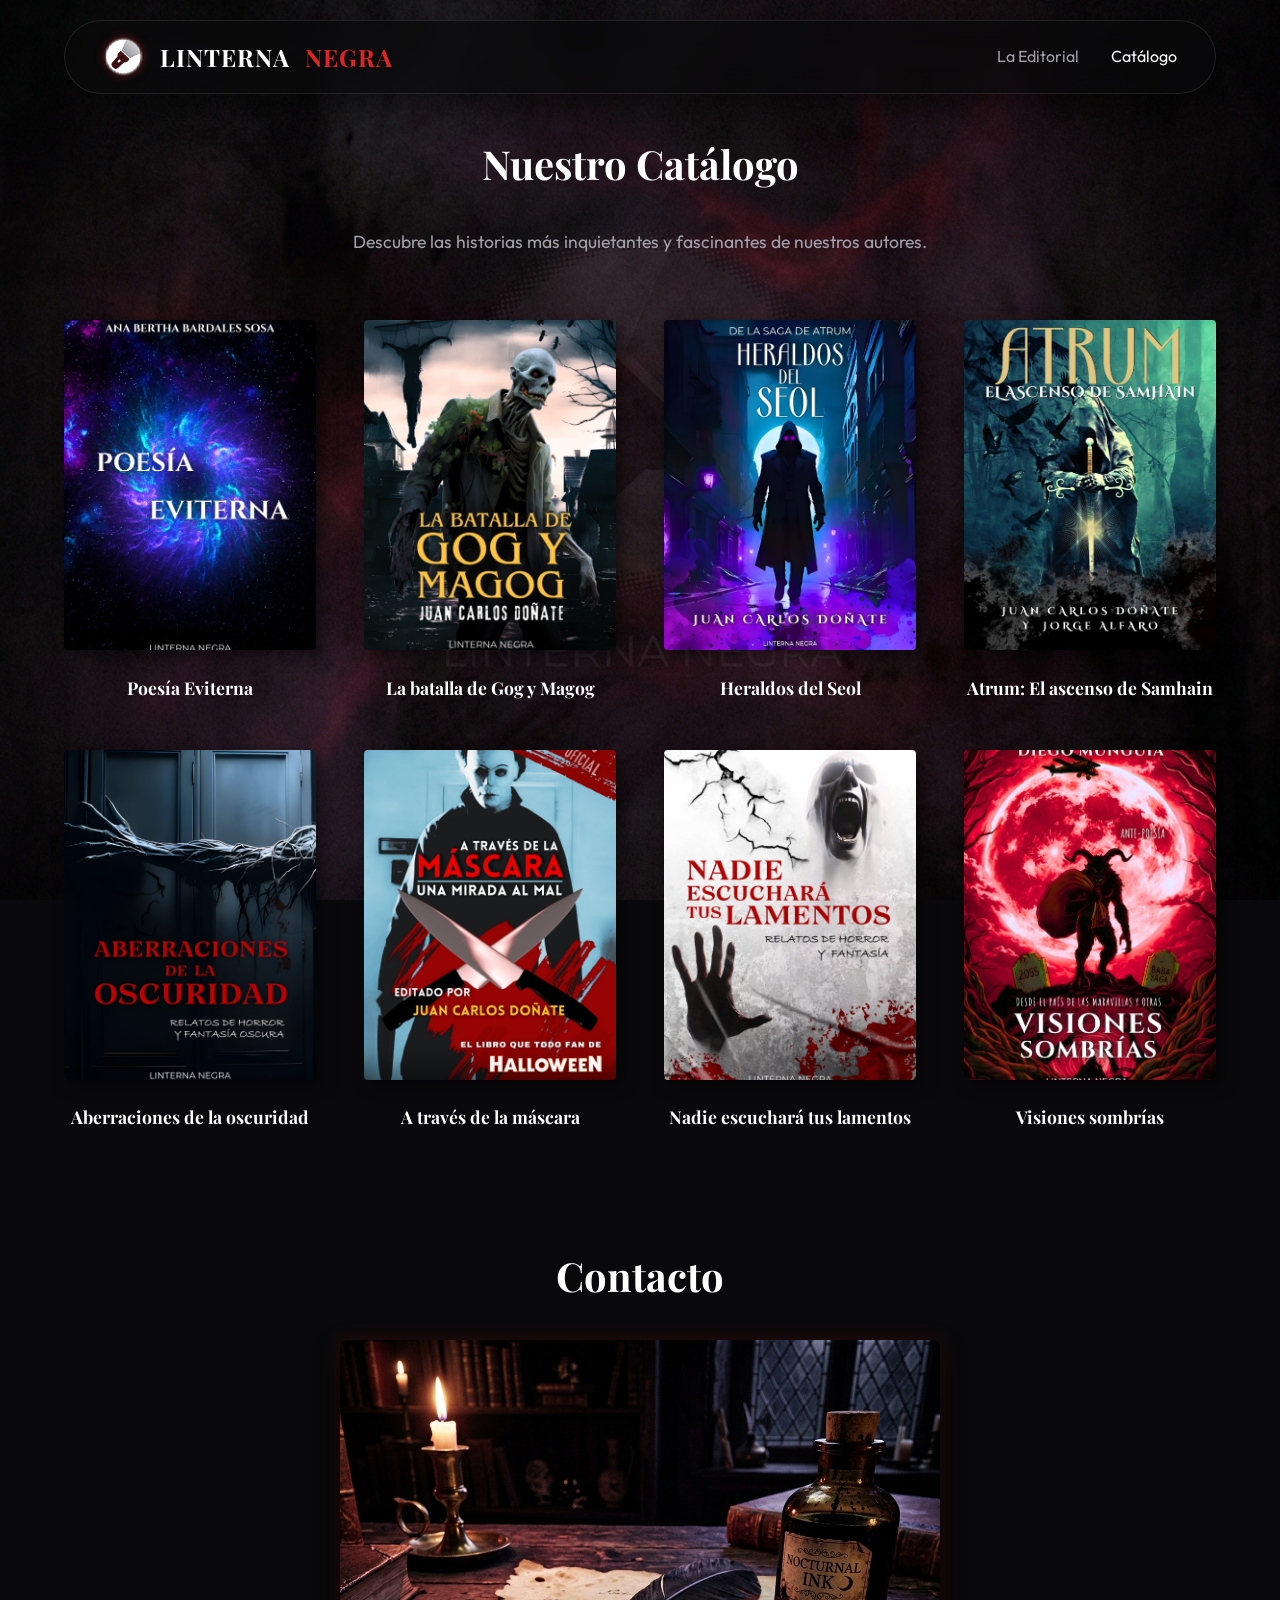
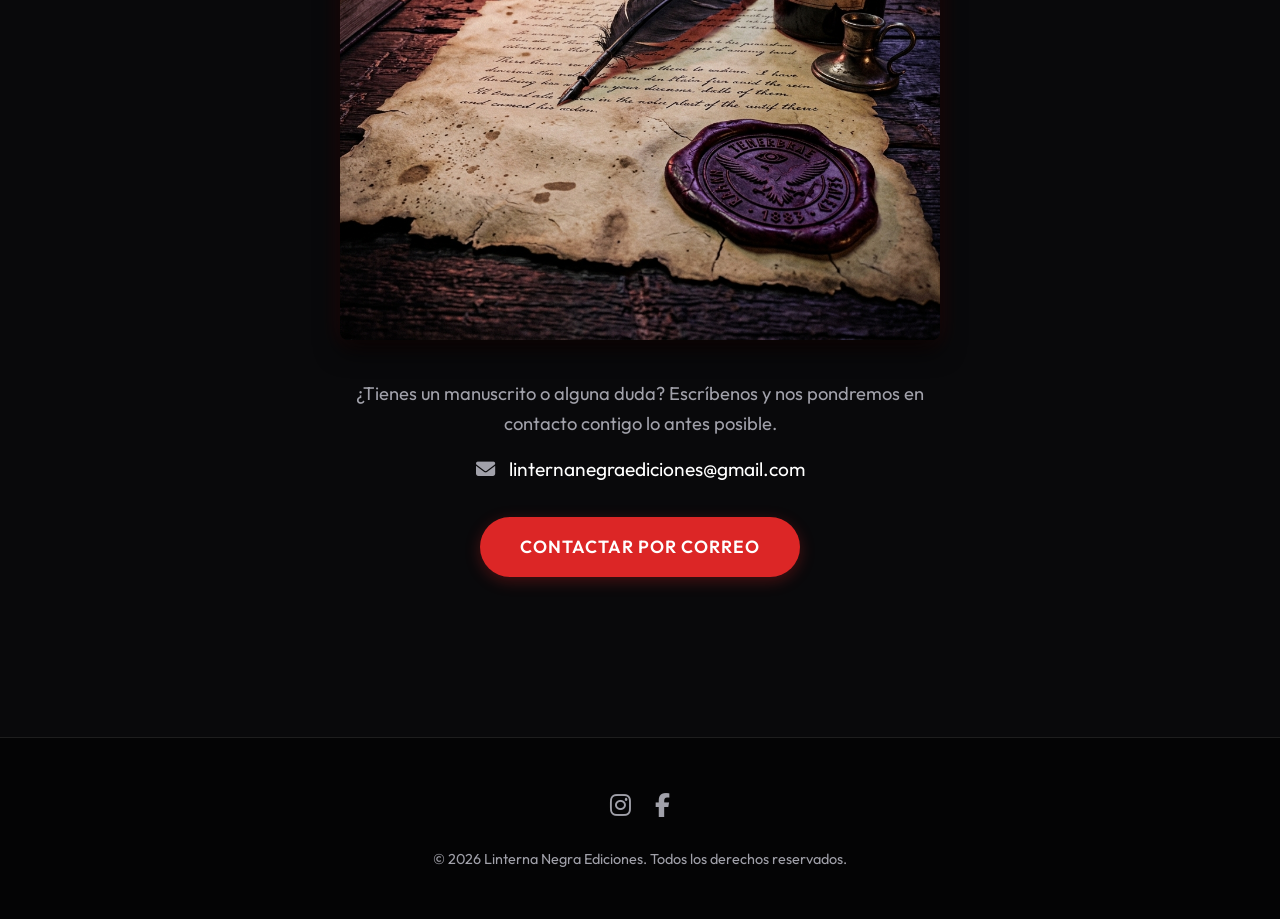
==== commit 2d7e0af0: "refactor: Update Contact section to use native mailto link and remove modal logic" ====
--- a/catalogo.html
+++ b/catalogo.html
@@ -106,7 +106,7 @@
                 <a href="mailto:linternanegraediciones@gmail.com" style="color: var(--text-primary); text-decoration: none;">linternanegraediciones@gmail.com</a>
             </p>
             
-            <button id="btn-open-modal" class="btn btn-primary btn-large">Contactar por Correo</button>
+            <a href="mailto:linternanegraediciones@gmail.com?subject=Contacto%20-%20Linterna%20Negra%20Ediciones" class="btn btn-primary btn-large">Contactar por Correo</a>
         </div>
     </section>
 
@@ -125,31 +125,5 @@
 
     <script src="public/js/catalogo.js"></script>
 
-    <!-- WhatsApp Contact Modal -->
-    <div id="whatsapp-modal" class="modal-overlay">
-        <div class="modal-content">
-            <span class="modal-close" id="btn-close-modal">&times;</span>
-            <h3 style="font-family: 'Playfair Display', serif; font-size: 1.8rem; margin-bottom: 1.5rem; text-align: center;">Envíanos un Mensaje</h3>
-            <form id="whatsapp-form" class="contact-form">
-                <div class="form-group">
-                    <label for="wa-name">Nombre Completo</label>
-                    <input type="text" id="wa-name" placeholder="Ej. Juan Pérez" required>
-                </div>
-                <div class="form-group">
-                    <label for="wa-email">Correo Electrónico</label>
-                    <input type="email" id="wa-email" placeholder="tu@correo.com" required>
-                </div>
-                <div class="form-group">
-                    <label for="wa-phone">Número de Teléfono</label>
-                    <input type="tel" id="wa-phone" placeholder="Ej. 55 1234 5678" required>
-                </div>
-                <div class="form-group">
-                    <label for="wa-message">¿De qué trata el libro o cuál es tu duda?</label>
-                    <textarea id="wa-message" rows="4" placeholder="Cuéntanos un poco sobre tu historia..." required></textarea>
-                </div>
-                <button type="submit" class="btn btn-primary" style="width: 100%;">Enviar por Correo</button>
-            </form>
-        </div>
-    </div>
 </body>
 </html>
